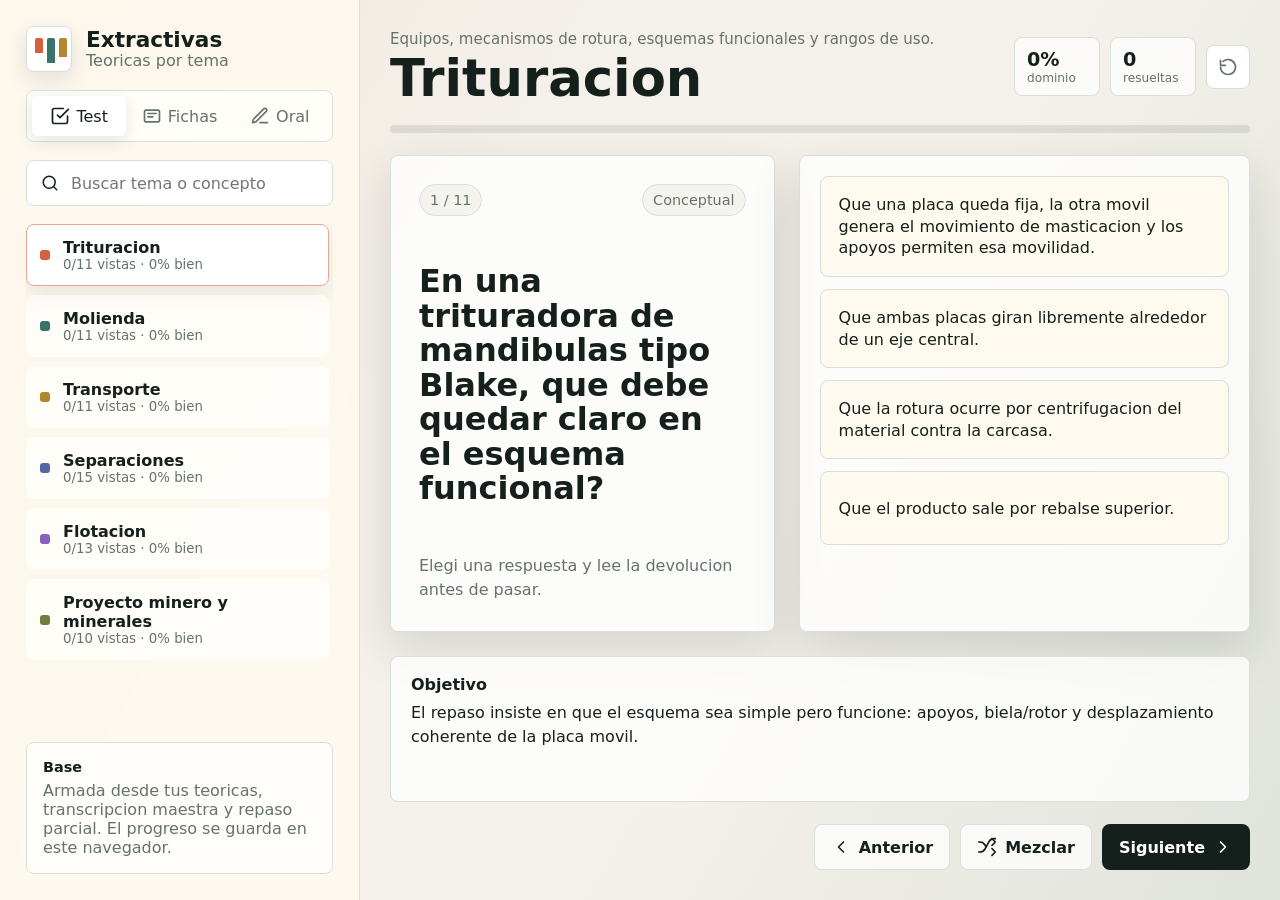
==== activities/ind-extractivas-teoricas/index.html @ aa9934ed "feat: unify study experiences and organize product docs" ====
<!doctype html>
<html lang="es">
  <head>
    <meta charset="utf-8" />
    <meta name="viewport" content="width=device-width, initial-scale=1" />
    <title>Extractivas - Teoricas por tema</title>
    <link rel="stylesheet" href="styles.css" />
  </head>
  <body>
    <main class="app-shell">
      <aside class="sidebar" aria-label="Temas">
        <div class="brand">
          <div class="brand-mark" aria-hidden="true">
            <span></span>
            <span></span>
            <span></span>
          </div>
          <div>
            <h1>Extractivas</h1>
            <p>Teoricas por tema</p>
          </div>
        </div>

        <div class="mode-switch" role="tablist" aria-label="Modo de estudio">
          <button class="mode active" data-mode="quiz" role="tab" aria-selected="true" title="Practicar con opciones">
            <svg viewBox="0 0 24 24" aria-hidden="true"><path d="M9 11l3 3L22 4"/><path d="M21 12v7a2 2 0 0 1-2 2H5a2 2 0 0 1-2-2V5a2 2 0 0 1 2-2h11"/></svg>
            Test
          </button>
          <button class="mode" data-mode="flash" role="tab" aria-selected="false" title="Repasar tarjetas">
            <svg viewBox="0 0 24 24" aria-hidden="true"><rect x="3" y="5" width="18" height="14" rx="2"/><path d="M7 9h10M7 13h6"/></svg>
            Fichas
          </button>
          <button class="mode" data-mode="write" role="tab" aria-selected="false" title="Responder escrito">
            <svg viewBox="0 0 24 24" aria-hidden="true"><path d="M12 20h9"/><path d="M16.5 3.5a2.1 2.1 0 0 1 3 3L7 19l-4 1 1-4Z"/></svg>
            Oral
          </button>
        </div>

        <div class="search-wrap">
          <svg viewBox="0 0 24 24" aria-hidden="true"><circle cx="11" cy="11" r="8"/><path d="m21 21-4.3-4.3"/></svg>
          <input id="search" type="search" placeholder="Buscar tema o concepto" autocomplete="off" />
        </div>

        <nav id="topicList" class="topic-list"></nav>

        <section class="source-box">
          <h2>Base</h2>
          <p>Armada desde tus teoricas, transcripcion maestra y repaso parcial. El progreso se guarda en este navegador.</p>
        </section>
      </aside>

      <section class="study-panel">
        <header class="topbar">
          <div>
            <p id="eyebrow" class="eyebrow">Tema</p>
            <h2 id="topicTitle">Cargando...</h2>
          </div>
          <div class="stats" aria-label="Progreso">
            <div>
              <span id="scorePct">0%</span>
              <small>dominio</small>
            </div>
            <div>
              <span id="answeredCount">0</span>
              <small>resueltas</small>
            </div>
            <button id="resetTopic" class="icon-button" title="Reiniciar tema" aria-label="Reiniciar tema">
              <svg viewBox="0 0 24 24" aria-hidden="true"><path d="M3 12a9 9 0 1 0 3-6.7"/><path d="M3 4v6h6"/></svg>
            </button>
          </div>
        </header>

        <div class="progress-track" aria-hidden="true"><span id="progressBar"></span></div>

        <section class="workspace">
          <div class="prompt-area">
            <div class="topic-meta">
              <span id="questionCounter">1 / 1</span>
              <span id="difficultyTag">Conceptual</span>
            </div>
            <h3 id="questionText"></h3>
            <p id="questionHint" class="hint"></p>
          </div>

          <div id="quizView" class="view active">
            <div id="options" class="options"></div>
          </div>

          <div id="flashView" class="view">
            <button id="revealFlash" class="flash-card">
              <span>Mostrar respuesta</span>
              <strong id="flashAnswer"></strong>
            </button>
          </div>

          <div id="writeView" class="view">
            <textarea id="writtenAnswer" rows="6" placeholder="Respondelo como si fuera oral o desarrollo corto..."></textarea>
            <button id="checkWritten" class="primary-action">Corregir con palabras clave</button>
          </div>

          <section id="feedback" class="feedback" aria-live="polite"></section>
        </section>

        <footer class="controls">
          <button id="prevQuestion" class="secondary-action">
            <svg viewBox="0 0 24 24" aria-hidden="true"><path d="m15 18-6-6 6-6"/></svg>
            Anterior
          </button>
          <button id="shuffleTopic" class="secondary-action">
            <svg viewBox="0 0 24 24" aria-hidden="true"><path d="m18 14 4 4-4 4"/><path d="m18 2 4 4-4 4"/><path d="M2 18h1.5a7 7 0 0 0 6.1-3.6l4.8-8.8A7 7 0 0 1 20.5 2H22"/><path d="M2 6h1.5a7 7 0 0 1 6.1 3.6l.9 1.7"/></svg>
            Mezclar
          </button>
          <button id="nextQuestion" class="primary-action">
            Siguiente
            <svg viewBox="0 0 24 24" aria-hidden="true"><path d="m9 18 6-6-6-6"/></svg>
          </button>
        </footer>
      </section>
    </main>

    <script src="data.js"></script>
    <script src="app.js"></script>
  </body>
</html>
---- activities/ind-extractivas-teoricas/styles.css ----
:root {
  --accent: #d55f3f;
  --ink: #15201d;
  --muted: #65726e;
  --line: #d9dfdb;
  --paper: #f4f1ea;
  --panel: #fffaf0;
  --white: #ffffff;
  --good: #2f7d55;
  --bad: #b44b45;
  --shadow: 0 18px 50px rgba(21, 32, 29, 0.14);
}

* {
  box-sizing: border-box;
}

body {
  margin: 0;
  min-height: 100vh;
  color: var(--ink);
  font-family: Inter, ui-sans-serif, system-ui, -apple-system, BlinkMacSystemFont, "Segoe UI", sans-serif;
  background:
    linear-gradient(120deg, rgba(213, 95, 63, 0.08), transparent 34%),
    linear-gradient(300deg, rgba(57, 115, 106, 0.11), transparent 40%),
    var(--paper);
}

button,
input,
textarea {
  font: inherit;
}

button {
  cursor: pointer;
}

svg {
  width: 20px;
  height: 20px;
  fill: none;
  stroke: currentColor;
  stroke-width: 2;
  stroke-linecap: round;
  stroke-linejoin: round;
}

.app-shell {
  display: grid;
  grid-template-columns: minmax(280px, 360px) 1fr;
  min-height: 100vh;
}

.sidebar {
  display: flex;
  flex-direction: column;
  gap: 18px;
  padding: 26px;
  border-right: 1px solid var(--line);
  background: rgba(255, 250, 240, 0.82);
  backdrop-filter: blur(18px);
}

.brand {
  display: flex;
  align-items: center;
  gap: 14px;
}

.brand-mark {
  display: grid;
  align-content: end;
  grid-template-columns: repeat(3, 8px);
  gap: 4px;
  width: 46px;
  height: 46px;
  padding: 8px;
  border: 1px solid var(--line);
  background: var(--white);
  border-radius: 8px;
  box-shadow: 0 8px 22px rgba(21, 32, 29, 0.1);
}

.brand-mark span {
  display: block;
  border-radius: 2px 2px 0 0;
  background: var(--accent);
}

.brand-mark span:nth-child(1) {
  height: 15px;
}

.brand-mark span:nth-child(2) {
  height: 25px;
  background: #39736a;
}

.brand-mark span:nth-child(3) {
  height: 19px;
  background: #b2872f;
}

.brand h1,
.brand p,
.topbar h2,
.eyebrow,
.source-box h2,
.source-box p,
.prompt-area h3,
.hint,
.feedback h4,
.feedback p {
  margin: 0;
}

.brand h1 {
  font-size: 1.35rem;
  line-height: 1.1;
}

.brand p,
.eyebrow,
.topic-button small,
.source-box p,
.hint,
.topic-meta,
.stats small {
  color: var(--muted);
}

.mode-switch {
  display: grid;
  grid-template-columns: repeat(3, 1fr);
  gap: 6px;
  padding: 5px;
  border: 1px solid var(--line);
  border-radius: 8px;
  background: rgba(255, 255, 255, 0.62);
}

.mode {
  display: flex;
  align-items: center;
  justify-content: center;
  gap: 6px;
  min-height: 40px;
  border: 0;
  border-radius: 6px;
  color: var(--muted);
  background: transparent;
}

.mode.active {
  color: var(--ink);
  background: var(--white);
  box-shadow: 0 5px 16px rgba(21, 32, 29, 0.1);
}

.search-wrap {
  display: flex;
  align-items: center;
  gap: 10px;
  height: 46px;
  padding: 0 14px;
  border: 1px solid var(--line);
  border-radius: 8px;
  background: var(--white);
}

.search-wrap input {
  width: 100%;
  border: 0;
  outline: 0;
  background: transparent;
  color: var(--ink);
}

.topic-list {
  display: flex;
  flex-direction: column;
  gap: 9px;
  overflow: auto;
  padding-right: 4px;
}

.topic-button {
  display: grid;
  grid-template-columns: 12px 1fr;
  align-items: center;
  gap: 11px;
  width: 100%;
  padding: 13px;
  border: 1px solid transparent;
  border-radius: 8px;
  text-align: left;
  color: var(--ink);
  background: rgba(255, 255, 255, 0.58);
}

.topic-button.active {
  border-color: color-mix(in srgb, var(--topic-accent), white 45%);
  background: var(--white);
  box-shadow: 0 8px 24px rgba(21, 32, 29, 0.09);
}

.topic-button strong,
.topic-button small {
  display: block;
}

.topic-dot {
  width: 10px;
  height: 10px;
  border-radius: 3px;
  background: var(--topic-accent);
}

.source-box {
  margin-top: auto;
  padding: 16px;
  border: 1px solid var(--line);
  border-radius: 8px;
  background: rgba(255, 255, 255, 0.58);
}

.source-box h2 {
  margin-bottom: 6px;
  font-size: 0.9rem;
}

.study-panel {
  display: flex;
  flex-direction: column;
  min-width: 0;
  padding: 30px;
}

.topbar {
  display: flex;
  align-items: center;
  justify-content: space-between;
  gap: 24px;
}

.eyebrow {
  max-width: 760px;
  font-size: 0.94rem;
}

.topbar h2 {
  margin-top: 5px;
  font-size: clamp(2rem, 4vw, 4.6rem);
  line-height: 0.98;
  letter-spacing: 0;
}

.stats {
  display: flex;
  align-items: center;
  gap: 10px;
}

.stats > div {
  min-width: 86px;
  padding: 10px 12px;
  border: 1px solid var(--line);
  border-radius: 8px;
  background: rgba(255, 255, 255, 0.74);
}

.stats span {
  display: block;
  font-weight: 800;
  font-size: 1.2rem;
}

.stats small {
  display: block;
  font-size: 0.76rem;
}

.icon-button {
  display: grid;
  place-items: center;
  width: 44px;
  height: 44px;
  border: 1px solid var(--line);
  border-radius: 8px;
  color: var(--muted);
  background: var(--white);
}

.progress-track {
  height: 8px;
  margin: 22px 0;
  overflow: hidden;
  border-radius: 999px;
  background: rgba(21, 32, 29, 0.1);
}

.progress-track span {
  display: block;
  width: 0;
  height: 100%;
  border-radius: inherit;
  background: linear-gradient(90deg, var(--accent), #39736a);
  transition: width 220ms ease;
}

.workspace {
  display: grid;
  grid-template-columns: minmax(0, 0.92fr) minmax(320px, 1.08fr);
  gap: 24px;
  align-items: stretch;
  flex: 1;
}

.prompt-area,
.view.active,
.feedback {
  border: 1px solid var(--line);
  border-radius: 8px;
  background: rgba(255, 255, 255, 0.78);
  box-shadow: var(--shadow);
}

.prompt-area {
  display: flex;
  flex-direction: column;
  justify-content: space-between;
  min-height: 390px;
  padding: 28px;
}

.topic-meta {
  display: flex;
  justify-content: space-between;
  gap: 12px;
  font-size: 0.9rem;
}

.topic-meta span {
  padding: 7px 10px;
  border: 1px solid var(--line);
  border-radius: 999px;
  background: rgba(244, 241, 234, 0.78);
}

.prompt-area h3 {
  margin: 34px 0;
  font-size: clamp(1.55rem, 2.5vw, 2.8rem);
  line-height: 1.08;
  letter-spacing: 0;
}

.hint {
  max-width: 520px;
  line-height: 1.55;
}

.view {
  display: none;
}

.view.active {
  display: block;
  padding: 20px;
}

.options {
  display: grid;
  gap: 12px;
}

.option-button {
  width: 100%;
  min-height: 74px;
  padding: 17px 18px;
  border: 1px solid var(--line);
  border-radius: 8px;
  text-align: left;
  line-height: 1.35;
  color: var(--ink);
  background: var(--panel);
}

.option-button:hover:not(:disabled) {
  border-color: var(--accent);
  transform: translateY(-1px);
}

.option-button.correct {
  border-color: color-mix(in srgb, var(--good), white 30%);
  background: #e7f3ec;
}

.option-button.wrong {
  border-color: color-mix(in srgb, var(--bad), white 30%);
  background: #f8e8e6;
}

.flash-card {
  display: grid;
  place-items: center;
  width: 100%;
  min-height: 320px;
  padding: 28px;
  border: 1px dashed color-mix(in srgb, var(--accent), white 30%);
  border-radius: 8px;
  text-align: center;
  color: var(--ink);
  background:
    linear-gradient(135deg, rgba(255, 255, 255, 0.94), rgba(244, 241, 234, 0.7)),
    repeating-linear-gradient(0deg, transparent, transparent 30px, rgba(21, 32, 29, 0.05) 31px);
}

.flash-card span {
  color: var(--muted);
  font-weight: 700;
}

.flash-card strong {
  display: none;
  max-width: 720px;
  font-size: 1.25rem;
  line-height: 1.45;
}

.flash-card.revealed span {
  display: none;
}

.flash-card.revealed strong {
  display: block;
}

textarea {
  width: 100%;
  min-height: 220px;
  resize: vertical;
  padding: 16px;
  border: 1px solid var(--line);
  border-radius: 8px;
  outline: 0;
  color: var(--ink);
  background: var(--panel);
}

textarea:focus,
.search-wrap:focus-within {
  border-color: var(--accent);
  box-shadow: 0 0 0 4px color-mix(in srgb, var(--accent), transparent 82%);
}

.feedback {
  grid-column: 1 / -1;
  min-height: 118px;
  padding: 18px 20px;
  box-shadow: none;
}

.feedback h4 {
  margin-bottom: 7px;
}

.feedback p {
  line-height: 1.5;
}

.feedback.is-correct {
  border-color: color-mix(in srgb, var(--good), white 28%);
  background: #edf7f1;
}

.feedback.is-wrong {
  border-color: color-mix(in srgb, var(--bad), white 28%);
  background: #f9ecea;
}

.keywords {
  margin-top: 8px !important;
  color: var(--muted);
}

.controls {
  display: flex;
  justify-content: flex-end;
  gap: 10px;
  padding-top: 22px;
}

.primary-action,
.secondary-action {
  display: inline-flex;
  align-items: center;
  justify-content: center;
  gap: 8px;
  min-height: 46px;
  padding: 0 16px;
  border-radius: 8px;
  border: 1px solid transparent;
  font-weight: 750;
}

.primary-action {
  color: white;
  background: var(--ink);
}

.secondary-action {
  color: var(--ink);
  border-color: var(--line);
  background: rgba(255, 255, 255, 0.76);
}

#writeView .primary-action {
  margin-top: 12px;
}

@media (max-width: 980px) {
  .app-shell {
    grid-template-columns: 1fr;
  }

  .sidebar {
    position: static;
    border-right: 0;
    border-bottom: 1px solid var(--line);
  }

  .topic-list {
    display: grid;
    grid-template-columns: repeat(2, minmax(0, 1fr));
  }

  .workspace {
    grid-template-columns: 1fr;
  }
}

@media (max-width: 680px) {
  .sidebar,
  .study-panel {
    padding: 18px;
  }

  .topbar {
    align-items: flex-start;
    flex-direction: column;
  }

  .stats {
    width: 100%;
  }

  .stats > div {
    flex: 1;
  }

  .topic-list {
    grid-template-columns: 1fr;
  }

  .prompt-area {
    min-height: 300px;
    padding: 20px;
  }

  .controls {
    display: grid;
    grid-template-columns: 1fr;
  }
}
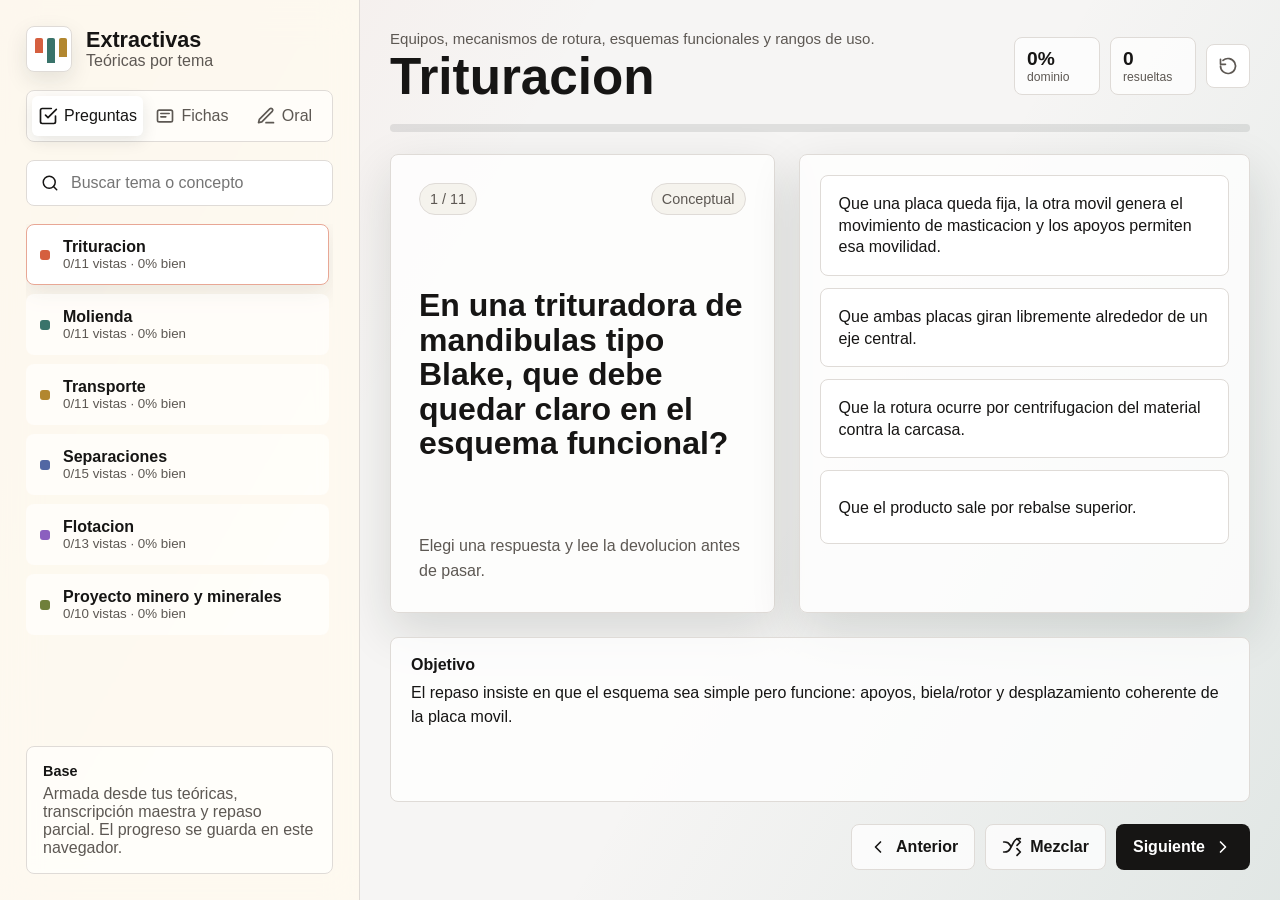
==== commit 402adcda: "Unifica el sistema visual y el lenguaje de la interfaz" ====
--- a/activities/ind-extractivas-teoricas/index.html
+++ b/activities/ind-extractivas-teoricas/index.html
@@ -3,7 +3,7 @@
   <head>
     <meta charset="utf-8" />
     <meta name="viewport" content="width=device-width, initial-scale=1" />
-    <title>Extractivas - Teoricas por tema</title>
+    <title>Extractivas · Teóricas por tema</title>
     <link rel="stylesheet" href="styles.css" />
   </head>
   <body>
@@ -17,14 +17,14 @@
           </div>
           <div>
             <h1>Extractivas</h1>
-            <p>Teoricas por tema</p>
+            <p>Teóricas por tema</p>
           </div>
         </div>
 
         <div class="mode-switch" role="tablist" aria-label="Modo de estudio">
           <button class="mode active" data-mode="quiz" role="tab" aria-selected="true" title="Practicar con opciones">
             <svg viewBox="0 0 24 24" aria-hidden="true"><path d="M9 11l3 3L22 4"/><path d="M21 12v7a2 2 0 0 1-2 2H5a2 2 0 0 1-2-2V5a2 2 0 0 1 2-2h11"/></svg>
-            Test
+            Preguntas
           </button>
           <button class="mode" data-mode="flash" role="tab" aria-selected="false" title="Repasar tarjetas">
             <svg viewBox="0 0 24 24" aria-hidden="true"><rect x="3" y="5" width="18" height="14" rx="2"/><path d="M7 9h10M7 13h6"/></svg>
@@ -45,7 +45,7 @@
 
         <section class="source-box">
           <h2>Base</h2>
-          <p>Armada desde tus teoricas, transcripcion maestra y repaso parcial. El progreso se guarda en este navegador.</p>
+          <p>Armada desde tus teóricas, transcripción maestra y repaso parcial. El progreso se guarda en este navegador.</p>
         </section>
       </aside>
 
--- a/activities/ind-extractivas-teoricas/styles.css
+++ b/activities/ind-extractivas-teoricas/styles.css
@@ -1,10 +1,11 @@
 :root {
-  --accent: #d55f3f;
-  --ink: #15201d;
-  --muted: #65726e;
-  --line: #d9dfdb;
-  --paper: #f4f1ea;
-  --panel: #fffaf0;
+  --accent: #0075de;
+  --matter-accent: #d55f3f;
+  --ink: #161514;
+  --muted: #5d5853;
+  --line: #dfdbd7;
+  --paper: #f6f5f4;
+  --panel: #ffffff;
   --white: #ffffff;
   --good: #2f7d55;
   --bad: #b44b45;
@@ -19,7 +20,7 @@
   margin: 0;
   min-height: 100vh;
   color: var(--ink);
-  font-family: Inter, ui-sans-serif, system-ui, -apple-system, BlinkMacSystemFont, "Segoe UI", sans-serif;
+  font-family: "IBM Plex Sans", "Avenir Next", "Segoe UI", sans-serif;
   background:
     linear-gradient(120deg, rgba(213, 95, 63, 0.08), transparent 34%),
     linear-gradient(300deg, rgba(57, 115, 106, 0.11), transparent 40%),
